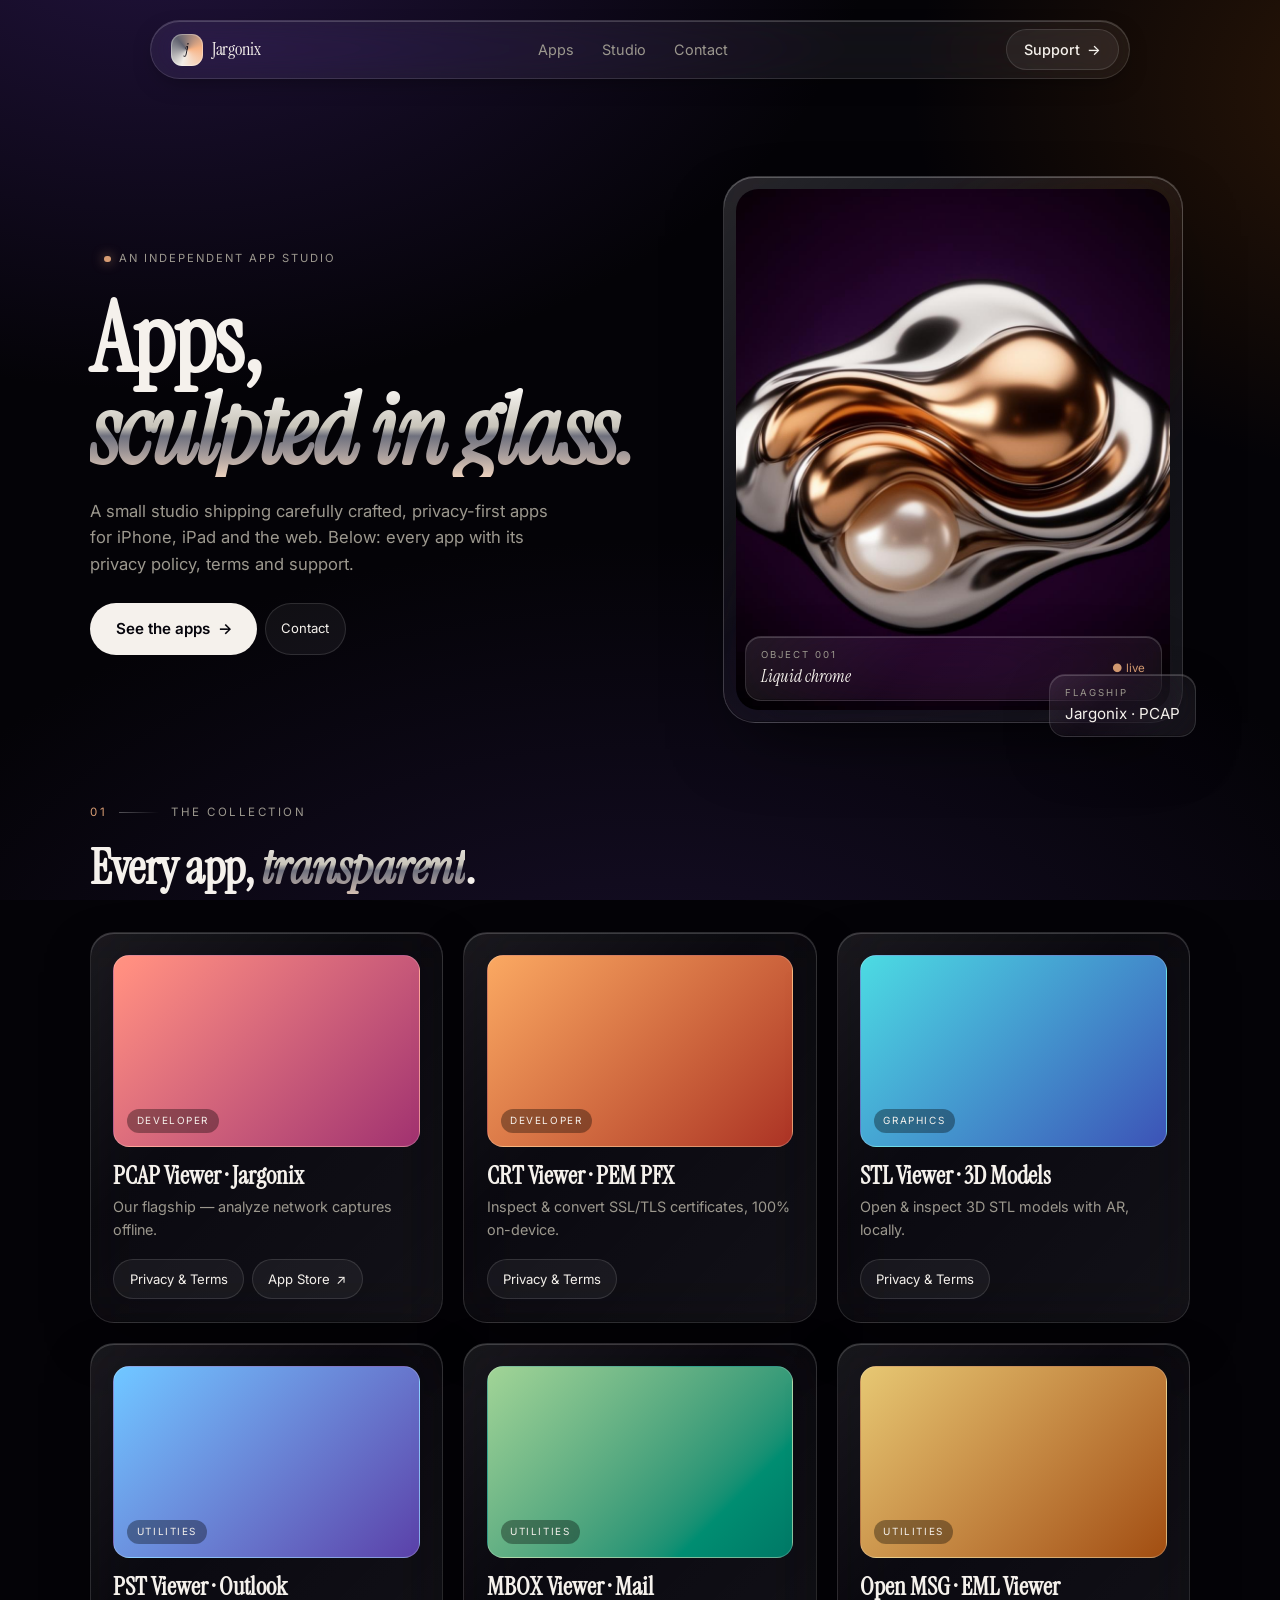
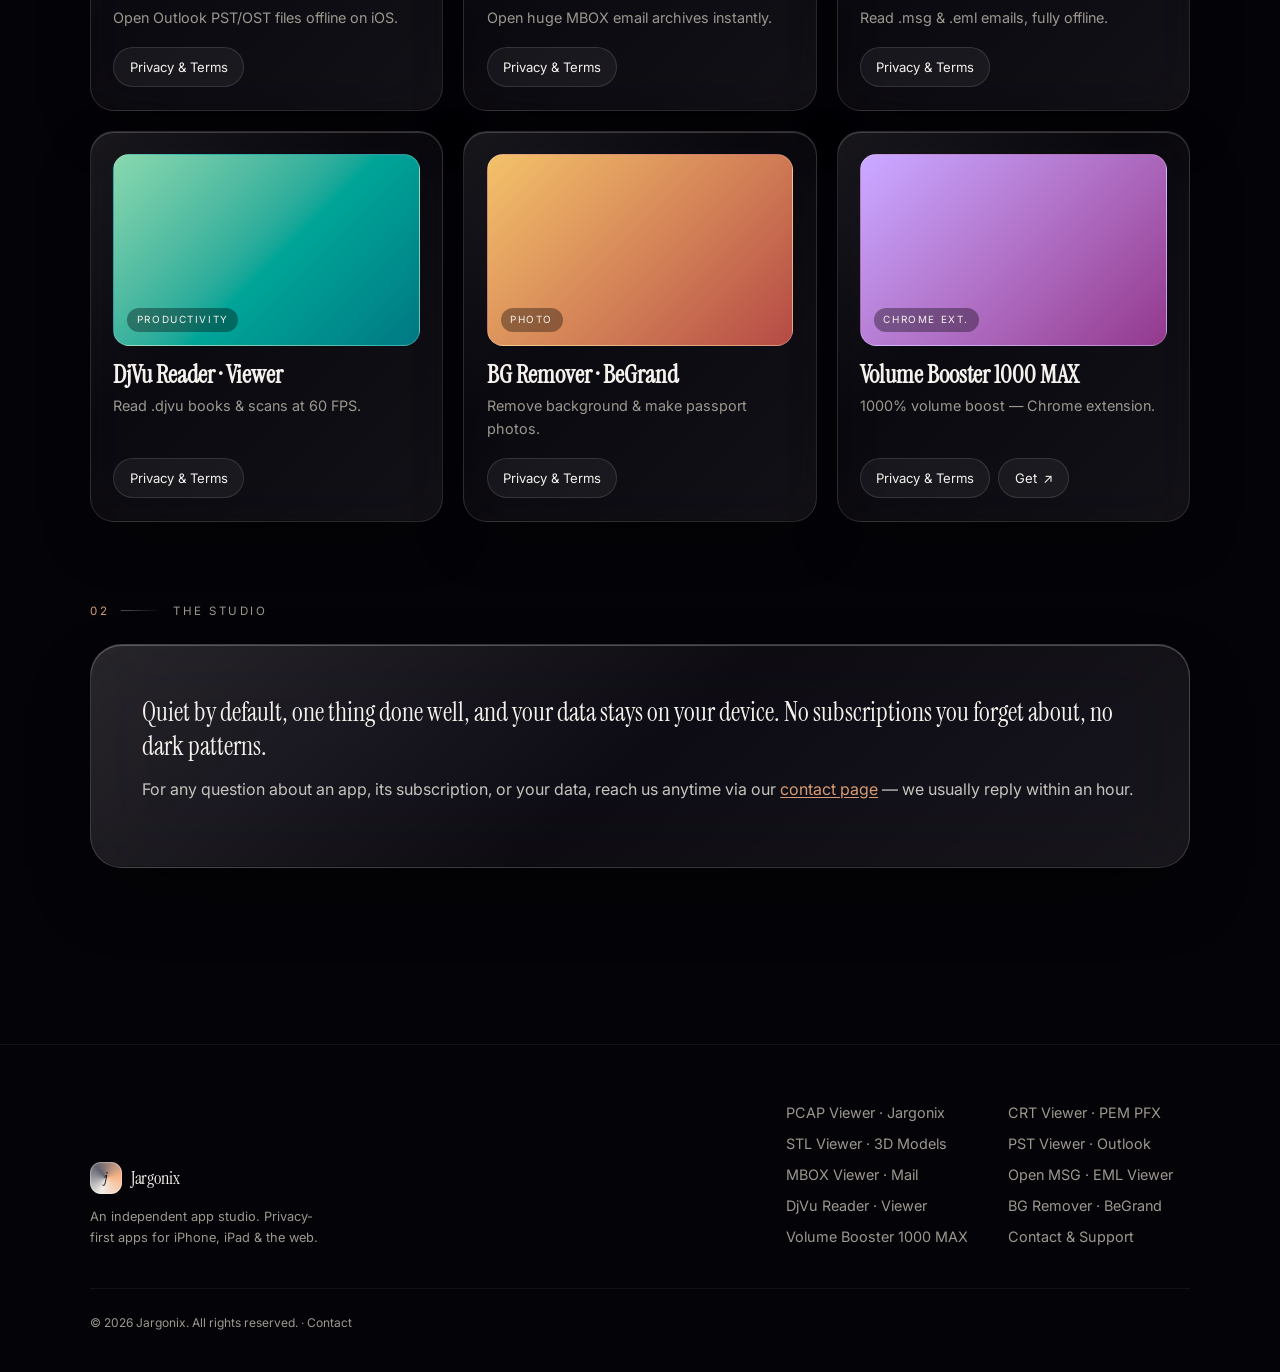
==== index.html @ fec2a7f4 "Rebrand to Jargonix, /contact route, PCAP first, hero+contact visuals, hide email" ====
<!doctype html>
<html lang="en">
<head>
<meta charset="utf-8">
<meta name="viewport" content="width=device-width, initial-scale=1">
<title>Jargonix — Apps, sculpted in glass</title>
<meta name="description" content="Privacy policy, terms and support for Jargonix apps on iPhone, iPad and Chrome.">

<link rel="preconnect" href="https://fonts.googleapis.com">
<link rel="preconnect" href="https://fonts.gstatic.com" crossorigin>
<link rel="stylesheet" href="https://fonts.googleapis.com/css2?family=Instrument+Serif:ital@0;1&family=Inter:wght@300;400;500;600;700&display=swap">
<link rel="stylesheet" href="/assets/style.css">
</head>
<body>
<div class="bg-ribbon" aria-hidden="true"></div><header class="nav"><div class="nav-inner glass-pill">
<a class="brand" href="/"><span class="brand-mark"><span>j</span></span><span class="brand-name">Jargonix</span></a>
<ul class="nav-links">
<li><a href="/#apps">Apps</a></li>
<li><a href="/#studio">Studio</a></li>
<li><a href="/contact/">Contact</a></li>
</ul>
<a class="nav-cta" href="/contact/">Support <span aria-hidden>→</span></a>
</div></header>
<main>
<section class="wrap home-hero">
<div class="hero-grid">
<div class="hero-left">
<div class="eyebrow"><span class="dot"></span> An independent app studio</div>
<h1><span class="l1">Apps,</span><span class="l2 text-chrome">sculpted in glass.</span></h1>
<p>A small studio shipping carefully crafted, privacy-first apps for iPhone, iPad and the web. Below: every app with its privacy policy, terms and support.</p>
<div class="app-actions" style="margin-top:1.6rem">
<a class="btn-solid" href="#apps">See the apps <span aria-hidden>→</span></a>
<a class="btn-line" href="/contact/">Contact</a>
</div>
</div>
<div class="hero-right">
<div class="hero-frame glass-strong">
<img src="/assets/img/hero-chrome.jpg" alt="Liquid chrome sculpture" width="1280" height="1536" loading="eager">
<div class="hero-frame-label glass">
<div><div class="mini">Object 001</div><div class="ser">Liquid chrome</div></div>
<div class="live">● live</div>
</div>
</div>
<div class="hero-float glass animate-float"><div class="mini">Flagship</div><div class="ser2">Jargonix · PCAP</div></div>
</div>
</div>
</section>
<section id="apps" class="wrap apps">
<div class="section-label"><span class="idx">01</span><span class="line"></span><span>The collection</span></div>
<h2>Every app, <span class="text-chrome italic">transparent</span>.</h2>
<div class="app-grid">
<article class="app-card glass">
<div class="app-thumb" style="background:linear-gradient(135deg, oklch(0.78 0.14 30), oklch(0.50 0.16 350))"><span class="cat">Developer</span></div>
<h3>PCAP Viewer · Jargonix</h3>
<p class="tag">Our flagship — analyze network captures offline.</p>
<div class="app-actions">
<a class="btn-line" href="/pcap-file-viewer-reader/">Privacy &amp; Terms</a>
<a class="btn-line" href="https://apps.apple.com/us/app/pcap-file-viewer-reader/id6760416270" target="_blank" rel="noopener">App Store <span aria-hidden>↗</span></a>
</div>
</article>
<article class="app-card glass">
<div class="app-thumb" style="background:linear-gradient(135deg, oklch(0.80 0.13 60), oklch(0.50 0.16 30))"><span class="cat">Developer</span></div>
<h3>CRT Viewer · PEM PFX</h3>
<p class="tag">Inspect & convert SSL/TLS certificates, 100% on-device.</p>
<div class="app-actions">
<a class="btn-line" href="/crt-viewer-pem-cer-reader/">Privacy &amp; Terms</a>

</div>
</article>
<article class="app-card glass">
<div class="app-thumb" style="background:linear-gradient(135deg, oklch(0.82 0.12 200), oklch(0.48 0.16 270))"><span class="cat">Graphics</span></div>
<h3>STL Viewer · 3D Models</h3>
<p class="tag">Open & inspect 3D STL models with AR, locally.</p>
<div class="app-actions">
<a class="btn-line" href="/stl-viewer-model-file-reader/">Privacy &amp; Terms</a>

</div>
</article>
<article class="app-card glass">
<div class="app-thumb" style="background:linear-gradient(135deg, oklch(0.80 0.12 240), oklch(0.46 0.16 290))"><span class="cat">Utilities</span></div>
<h3>PST Viewer · Outlook</h3>
<p class="tag">Open Outlook PST/OST files offline on iOS.</p>
<div class="app-actions">
<a class="btn-line" href="/pst-viewer-reader/">Privacy &amp; Terms</a>

</div>
</article>
<article class="app-card glass">
<div class="app-thumb" style="background:linear-gradient(135deg, oklch(0.82 0.10 140), oklch(0.50 0.12 180))"><span class="cat">Utilities</span></div>
<h3>MBOX Viewer · Mail</h3>
<p class="tag">Open huge MBOX email archives instantly.</p>
<div class="app-actions">
<a class="btn-line" href="/mbox-viewer-reader/">Privacy &amp; Terms</a>

</div>
</article>
<article class="app-card glass">
<div class="app-thumb" style="background:linear-gradient(135deg, oklch(0.84 0.11 90), oklch(0.52 0.13 50))"><span class="cat">Utilities</span></div>
<h3>Open MSG · EML Viewer</h3>
<p class="tag">Read .msg & .eml emails, fully offline.</p>
<div class="app-actions">
<a class="btn-line" href="/open-msg-eml-viewer-reader/">Privacy &amp; Terms</a>

</div>
</article>
<article class="app-card glass">
<div class="app-thumb" style="background:linear-gradient(135deg, oklch(0.82 0.10 160), oklch(0.50 0.14 200))"><span class="cat">Productivity</span></div>
<h3>DjVu Reader · Viewer</h3>
<p class="tag">Read .djvu books & scans at 60 FPS.</p>
<div class="app-actions">
<a class="btn-line" href="/djvu-reader-viewer/">Privacy &amp; Terms</a>

</div>
</article>
<article class="app-card glass">
<div class="app-thumb" style="background:linear-gradient(135deg, oklch(0.84 0.12 80), oklch(0.55 0.14 25))"><span class="cat">Photo</span></div>
<h3>BG Remover · BeGrand</h3>
<p class="tag">Remove background & make passport photos.</p>
<div class="app-actions">
<a class="btn-line" href="/photoprep-passport-white-bg/">Privacy &amp; Terms</a>

</div>
</article>
<article class="app-card glass">
<div class="app-thumb" style="background:linear-gradient(135deg, oklch(0.80 0.13 300), oklch(0.50 0.16 330))"><span class="cat">Chrome Ext.</span></div>
<h3>Volume Booster 1000 MAX</h3>
<p class="tag">1000% volume boost — Chrome extension.</p>
<div class="app-actions">
<a class="btn-line" href="/volume-booster-1000-max/">Privacy &amp; Terms</a>
<a class="btn-line" href="https://chromewebstore.google.com/detail/volume-booster-1000-max-s/lipkgkfmhklhaookoolchkjncheobjif" target="_blank" rel="noopener">Get <span aria-hidden>↗</span></a>
</div>
</article>
</div>
</section>
<section id="studio" class="wrap apps" style="padding-top:0">
<div class="section-label"><span class="idx">02</span><span class="line"></span><span>The studio</span></div>
<div class="content glass-strong" style="margin-top:1.5rem">
<p style="font-family:var(--font-serif);font-size:1.6rem;color:var(--pearl);line-height:1.3">Quiet by default, one thing done well, and your data stays on your device. No subscriptions you forget about, no dark patterns.</p>
<p>For any question about an app, its subscription, or your data, reach us anytime via our <a href="/contact/">contact page</a> — we usually reply within an hour.</p>
</div>
</section>
</main><footer class="footer"><div class="wrap">
<div class="footer-top">
<div>
<a class="brand" href="/"><span class="brand-mark"><span>j</span></span><span class="brand-name">Jargonix</span></a>
<p>An independent app studio. Privacy-first apps for iPhone, iPad & the web.</p>
</div>
<nav class="footer-links">
<a href="/pcap-file-viewer-reader/">PCAP Viewer · Jargonix</a>
<a href="/crt-viewer-pem-cer-reader/">CRT Viewer · PEM PFX</a>
<a href="/stl-viewer-model-file-reader/">STL Viewer · 3D Models</a>
<a href="/pst-viewer-reader/">PST Viewer · Outlook</a>
<a href="/mbox-viewer-reader/">MBOX Viewer · Mail</a>
<a href="/open-msg-eml-viewer-reader/">Open MSG · EML Viewer</a>
<a href="/djvu-reader-viewer/">DjVu Reader · Viewer</a>
<a href="/photoprep-passport-white-bg/">BG Remover · BeGrand</a>
<a href="/volume-booster-1000-max/">Volume Booster 1000 MAX</a>
<a href="/contact/">Contact &amp; Support</a>
</nav>
</div>
<div class="footer-copy">© 2026 Jargonix. All rights reserved. · <a href="/contact/">Contact</a></div>
</div></footer>
</body></html>
---- assets/style.css ----
/* ==========================================================================
   Apperium — Liquid Chrome design system (static port of the React/Tailwind theme)
   Obsidian base · pearl chrome · bronze warmth · deep violet undertone.
   ========================================================================== */

:root {
  --background: oklch(0.14 0.018 295);
  --foreground: oklch(0.96 0.005 90);
  --card: oklch(0.18 0.02 295);
  --muted-foreground: oklch(0.68 0.015 90);
  --bronze: oklch(0.74 0.09 55);
  --pearl: oklch(0.96 0.008 80);
  --chrome: oklch(0.9 0.012 90);
  --border: oklch(1 0 0 / 10%);
  --radius: 1.25rem;

  --font-serif: "Instrument Serif", ui-serif, Georgia, serif;
  --font-sans: "Inter", ui-sans-serif, system-ui, sans-serif;
}

* { box-sizing: border-box; border-color: var(--border); }

html, body {
  margin: 0;
  padding: 0;
  background:
    radial-gradient(1200px 800px at 12% -10%, oklch(0.32 0.12 295 / 0.55), transparent 60%),
    radial-gradient(900px 700px at 110% 10%, oklch(0.42 0.1 55 / 0.35), transparent 55%),
    radial-gradient(1400px 900px at 50% 120%, oklch(0.28 0.09 295 / 0.5), transparent 60%),
    oklch(0.1 0.018 295);
  background-attachment: fixed;
  color: var(--foreground);
  font-family: var(--font-sans);
  -webkit-font-smoothing: antialiased;
  font-size: 16px;
  line-height: 1.6;
  scroll-behavior: smooth;
}

::selection { background: oklch(0.74 0.09 55 / 0.4); color: oklch(0.98 0 0); }

a { color: inherit; text-decoration: none; }

/* ---------- Glass utilities ---------- */
.glass {
  background: linear-gradient(135deg, oklch(1 0 0 / 0.09), oklch(1 0 0 / 0.03) 40%, oklch(1 0 0 / 0.06));
  backdrop-filter: blur(28px) saturate(180%);
  -webkit-backdrop-filter: blur(28px) saturate(180%);
  border: 1px solid oklch(1 0 0 / 0.12);
  box-shadow: inset 0 1px 0 oklch(1 0 0 / 0.18), inset 0 -1px 0 oklch(0 0 0 / 0.25), 0 20px 60px -20px oklch(0 0 0 / 0.6);
}
.glass-strong {
  background: linear-gradient(140deg, oklch(1 0 0 / 0.14), oklch(1 0 0 / 0.04) 50%, oklch(1 0 0 / 0.08));
  backdrop-filter: blur(40px) saturate(200%);
  -webkit-backdrop-filter: blur(40px) saturate(200%);
  border: 1px solid oklch(1 0 0 / 0.16);
  box-shadow: inset 0 1px 0 oklch(1 0 0 / 0.25), inset 0 -1px 0 oklch(0 0 0 / 0.3), 0 30px 80px -30px oklch(0 0 0 / 0.7);
}
.glass-pill {
  background: oklch(1 0 0 / 0.06);
  backdrop-filter: blur(20px) saturate(160%);
  -webkit-backdrop-filter: blur(20px) saturate(160%);
  border: 1px solid oklch(1 0 0 / 0.12);
  box-shadow: inset 0 1px 0 oklch(1 0 0 / 0.18), 0 8px 24px -10px oklch(0 0 0 / 0.5);
}

.text-chrome {
  background: linear-gradient(180deg, oklch(0.98 0.005 80) 0%, oklch(0.82 0.015 90) 45%, oklch(0.55 0.02 280) 55%, oklch(0.88 0.04 60) 100%);
  -webkit-background-clip: text; background-clip: text; color: transparent;
}
.text-bronze {
  background: linear-gradient(180deg, oklch(0.85 0.1 60), oklch(0.62 0.11 45));
  -webkit-background-clip: text; background-clip: text; color: transparent;
}
.serif { font-family: var(--font-serif); }
.italic { font-style: italic; }

/* ---------- Layout ---------- */
.wrap { width: min(92%, 1100px); margin: 0 auto; }
.narrow { width: min(92%, 820px); margin: 0 auto; }

/* ---------- Nav ---------- */
.nav {
  position: fixed; left: 50%; top: 1.25rem; transform: translateX(-50%);
  z-index: 50; width: min(92%, 980px);
}
.nav-inner {
  display: flex; align-items: center; justify-content: space-between;
  border-radius: 999px; padding: 0.5rem 0.6rem 0.5rem 1.25rem;
}
.brand { display: flex; align-items: center; gap: 0.55rem; }
.brand-mark {
  width: 2rem; height: 2rem; border-radius: 0.7rem; display: inline-flex;
  align-items: center; justify-content: center; position: relative; overflow: hidden;
  background: conic-gradient(from 200deg at 50% 50%, oklch(0.95 0.01 80), oklch(0.5 0.02 280), oklch(0.82 0.1 55), oklch(0.95 0.01 80));
  box-shadow: inset 0 0 0 1px oklch(1 0 0 / 0.3);
}
.brand-mark span { font-family: var(--font-serif); font-style: italic; font-size: 0.85rem; color: oklch(0.15 0.02 295); }
.brand-name { font-family: var(--font-serif); font-size: 1.15rem; letter-spacing: -0.01em; color: var(--pearl); }
.nav-links { display: none; gap: 1.75rem; list-style: none; margin: 0; padding: 0; font-size: 0.9rem; color: var(--muted-foreground); }
.nav-links a:hover { color: var(--pearl); }
.nav-cta {
  display: inline-flex; align-items: center; gap: 0.4rem; border-radius: 999px;
  padding: 0.5rem 1.1rem; font-size: 0.9rem; font-weight: 500; color: var(--pearl);
  background: oklch(1 0 0 / 0.06); border: 1px solid oklch(1 0 0 / 0.12);
}
.nav-cta:hover { background: oklch(1 0 0 / 0.12); }
@media (min-width: 768px) { .nav-links { display: flex; } }

/* ---------- Page hero (legal/app pages) ---------- */
.page-hero { padding: 9.5rem 0 2rem; }
.eyebrow {
  display: inline-flex; align-items: center; gap: 0.5rem; border-radius: 999px;
  padding: 0.35rem 0.9rem; font-size: 0.7rem; text-transform: uppercase; letter-spacing: 0.18em;
  color: var(--muted-foreground);
}
.eyebrow .dot { width: 0.4rem; height: 0.4rem; border-radius: 999px; background: var(--bronze); box-shadow: 0 0 12px oklch(0.74 0.09 55 / 0.8); }
.page-title { font-family: var(--font-serif); font-size: clamp(2.4rem, 6vw, 4.2rem); line-height: 1.0; letter-spacing: -0.02em; color: var(--pearl); margin: 1.2rem 0 0; }
.page-sub { max-width: 60ch; color: var(--muted-foreground); margin: 1rem 0 0; font-size: 1.02rem; }

/* ---------- Content card (legal text) ---------- */
.content { border-radius: 2rem; padding: clamp(1.5rem, 4vw, 3.25rem); margin: 1.5rem 0 4rem; }
.content > *:first-child { margin-top: 0; }
.content h1 { font-family: var(--font-serif); font-size: 2rem; color: var(--pearl); letter-spacing: -0.01em; margin: 2.6rem 0 1rem; line-height: 1.15; }
.content h2 { font-family: var(--font-serif); font-size: 1.6rem; color: var(--pearl); margin: 2.4rem 0 0.9rem; padding-top: 1.6rem; border-top: 1px solid oklch(1 0 0 / 0.08); line-height: 1.2; }
.content h2:first-of-type { border-top: none; padding-top: 0; }
.content h3 { font-family: var(--font-serif); font-size: 1.28rem; color: var(--chrome); margin: 1.8rem 0 0.6rem; }
.content h4 { font-size: 0.95rem; font-weight: 600; color: var(--bronze); text-transform: uppercase; letter-spacing: 0.06em; margin: 1.4rem 0 0.5rem; }
.content h1 a, .content h2 a, .content h3 a { color: inherit; }
.content p { color: oklch(0.82 0.01 90); margin: 0.85rem 0; }
.content a { color: var(--bronze); text-decoration: underline; text-underline-offset: 2px; }
.content a:hover { color: var(--pearl); }
.content ul, .content ol { color: oklch(0.82 0.01 90); padding-left: 1.3rem; margin: 0.85rem 0; }
.content li { margin: 0.4rem 0; }
.content li::marker { color: var(--bronze); }
.content strong, .content b { color: var(--pearl); font-weight: 600; }
.content hr { border: none; height: 1px; background: linear-gradient(90deg, transparent, oklch(1 0 0 / 0.18), transparent); margin: 2.5rem 0; }
.content blockquote { border-left: 3px solid var(--bronze); margin: 1.4rem 0; padding: 0.4rem 0 0.4rem 1.2rem; color: oklch(0.78 0.01 90); }
.content blockquote h2 { border-top: none; padding-top: 0; }
.content img { max-width: 100%; height: auto; border-radius: 1rem; border: 1px solid oklch(1 0 0 / 0.12); margin: 1.4rem 0; box-shadow: 0 18px 40px -18px oklch(0 0 0 / 0.6); }
.content code { background: oklch(1 0 0 / 0.08); border-radius: 0.4rem; padding: 0.1rem 0.4rem; font-size: 0.9em; }

/* ---------- Homepage ---------- */
.home-hero { padding: 11rem 0 3rem; text-align: left; }
.home-hero h1 { font-family: var(--font-serif); font-size: clamp(3rem, 8vw, 6rem); line-height: 0.95; letter-spacing: -0.02em; margin: 1.4rem 0 0; }
.home-hero h1 .l1 { display: block; color: var(--pearl); }
.home-hero h1 .l2 { display: block; font-style: italic; }
.home-hero p { max-width: 52ch; color: var(--muted-foreground); margin: 1.4rem 0 0; font-size: 1.05rem; }

.section-label { display: flex; align-items: center; gap: 0.75rem; font-size: 0.72rem; text-transform: uppercase; letter-spacing: 0.22em; color: var(--muted-foreground); }
.section-label .idx { color: var(--bronze); }
.section-label .line { height: 1px; width: 2.5rem; background: linear-gradient(90deg, oklch(1 0 0 / 0.3), transparent); }

.apps { padding: 2rem 0 5rem; }
.apps h2 { font-family: var(--font-serif); font-size: clamp(2rem,4vw,3rem); color: var(--pearl); letter-spacing: -0.01em; margin: 1.4rem 0 0; max-width: 18ch; line-height: 1.0; }
.app-grid { display: grid; grid-template-columns: 1fr; gap: 1.25rem; margin-top: 2.5rem; }
@media (min-width: 640px) { .app-grid { grid-template-columns: 1fr 1fr; } }
@media (min-width: 1000px) { .app-grid { grid-template-columns: 1fr 1fr 1fr; } }

.app-card { border-radius: 1.5rem; padding: 1.4rem; display: flex; flex-direction: column; transition: transform 0.4s ease; }
.app-card:hover { transform: translateY(-4px); }
.app-thumb { aspect-ratio: 16/10; border-radius: 1rem; position: relative; overflow: hidden; border: 1px solid oklch(1 0 0 / 0.2); display: flex; align-items: flex-end; padding: 0.8rem; }
.app-thumb .cat { font-size: 0.62rem; text-transform: uppercase; letter-spacing: 0.16em; color: var(--pearl); background: oklch(0 0 0 / 0.35); padding: 0.25rem 0.6rem; border-radius: 999px; backdrop-filter: blur(8px); }
.app-card h3 { font-family: var(--font-serif); font-size: 1.55rem; color: var(--pearl); margin: 1rem 0 0; line-height: 1.05; }
.app-card .tag { color: var(--muted-foreground); font-size: 0.9rem; margin: 0.4rem 0 0; flex: 1; }
.app-actions { display: flex; flex-wrap: wrap; gap: 0.5rem; margin-top: 1.1rem; }
.btn-line { display: inline-flex; align-items: center; gap: 0.4rem; border-radius: 999px; border: 1px solid oklch(1 0 0 / 0.12); background: oklch(1 0 0 / 0.05); padding: 0.55rem 0.95rem; font-size: 0.82rem; color: var(--pearl); }
.btn-line:hover { background: oklch(1 0 0 / 0.1); border-color: oklch(1 0 0 / 0.25); }

/* ---------- Contact ---------- */
.field { display: flex; flex-direction: column; gap: 0.45rem; margin-bottom: 1.1rem; }
.field label { font-size: 0.9rem; font-weight: 600; color: var(--pearl); }
.field input, .field textarea {
  background: oklch(0 0 0 / 0.25); border: 1px solid oklch(1 0 0 / 0.12); border-radius: 0.8rem;
  padding: 0.8rem 1rem; color: #fff; font: inherit; font-size: 0.98rem;
}
.field input:focus, .field textarea:focus { outline: none; border-color: var(--bronze); box-shadow: 0 0 0 3px oklch(0.74 0.09 55 / 0.18); }
.btn-solid { display: inline-flex; align-items: center; justify-content: center; gap: 0.5rem; border: none; cursor: pointer; border-radius: 999px; background: var(--pearl); color: oklch(0.12 0.02 295); padding: 0.85rem 1.6rem; font: inherit; font-weight: 600; font-size: 0.95rem; transition: transform 0.2s ease; }
.btn-solid:hover { transform: translateY(-2px); }
.btn-solid:disabled { opacity: 0.6; cursor: not-allowed; transform: none; }
.form-status { margin-top: 1rem; padding: 0.85rem 1rem; border-radius: 0.8rem; font-size: 0.9rem; display: none; }
.form-status.ok { display: block; background: oklch(0.74 0.12 150 / 0.15); color: oklch(0.85 0.12 150); border: 1px solid oklch(0.74 0.12 150 / 0.3); }
.form-status.err { display: block; background: oklch(0.62 0.22 25 / 0.15); color: oklch(0.78 0.18 25); border: 1px solid oklch(0.62 0.22 25 / 0.3); }
.support-row { display: flex; flex-wrap: wrap; gap: 0.75rem; margin: 1.5rem 0 0; }

/* ---------- Background ribbon (faint liquid-chrome) ---------- */
.bg-ribbon {
  position: fixed; inset: 0; z-index: -1; pointer-events: none; opacity: 0.35;
  background-image: url("/assets/img/chrome-ribbon.jpg"); background-size: cover; background-position: center;
  -webkit-mask-image: radial-gradient(ellipse 85% 60% at 50% 28%, #000 28%, transparent 74%);
  mask-image: radial-gradient(ellipse 85% 60% at 50% 28%, #000 28%, transparent 74%);
}

/* ---------- Hero with side visual ---------- */
.hero-grid { display: grid; grid-template-columns: 1fr; gap: 2.5rem; align-items: center; }
@media (min-width: 980px) { .hero-grid { grid-template-columns: 1.1fr 0.9fr; gap: 3rem; } }
.hero-left h1 { font-family: var(--font-serif); font-size: clamp(3rem, 8vw, 6rem); line-height: 0.95; letter-spacing: -0.02em; margin: 1.3rem 0 0; }
.hero-left h1 .l1 { display: block; color: var(--pearl); }
.hero-left h1 .l2 { display: block; font-style: italic; }
.hero-left p { max-width: 48ch; color: var(--muted-foreground); margin: 1.3rem 0 0; font-size: 1.04rem; }

.hero-right { position: relative; }
.hero-frame { border-radius: 2rem; padding: 0.75rem; position: relative; max-width: 460px; margin: 0 auto; }
.hero-frame > img { display: block; width: 100%; height: auto; aspect-ratio: 5/6; object-fit: cover; border-radius: 1.4rem; }
.hero-frame-label { position: absolute; left: 1.3rem; right: 1.3rem; bottom: 1.3rem; display: flex; align-items: center; justify-content: space-between; border-radius: 1rem; padding: 0.65rem 0.95rem; }
.hero-frame-label .mini { font-size: 0.6rem; text-transform: uppercase; letter-spacing: 0.2em; color: var(--muted-foreground); }
.hero-frame-label .ser { font-family: var(--font-serif); font-style: italic; color: var(--pearl); font-size: 1.05rem; }
.hero-frame-label .live { color: var(--bronze); font-size: 0.72rem; }
.hero-float { position: absolute; right: -0.4rem; bottom: -0.9rem; border-radius: 1rem; padding: 0.6rem 0.95rem; }
.hero-float .mini { font-size: 0.6rem; text-transform: uppercase; letter-spacing: 0.2em; color: var(--muted-foreground); }
.hero-float .ser2 { margin-top: 0.15rem; font-size: 0.95rem; color: var(--pearl); }
@media (max-width: 980px) { .hero-float { display: none; } }

@keyframes float-slow { 0%,100% { transform: translate3d(0,0,0) rotate(0deg); } 50% { transform: translate3d(0,-16px,0) rotate(2deg); } }
.animate-float { animation: float-slow 12s ease-in-out infinite; }

/* ---------- Contact two-column ---------- */
.contact-grid { display: grid; grid-template-columns: 1fr; gap: 2rem; align-items: start; margin-bottom: 4rem; }
@media (min-width: 980px) { .contact-grid { grid-template-columns: 1.25fr 0.75fr; } }
.contact-form-card { max-width: none; margin: 0; }
.contact-alt { color: var(--muted-foreground); font-size: 0.9rem; margin: 1.4rem 0 0; }
.contact-alt a { color: var(--bronze); text-decoration: underline; text-underline-offset: 2px; }
.contact-visual .hero-frame > img { aspect-ratio: 4/5; }

/* ---------- Footer ---------- */
.footer { border-top: 1px solid oklch(1 0 0 / 0.06); padding: 3.5rem 0 2.5rem; margin-top: 2rem; }
.footer-top { display: flex; flex-direction: column; gap: 2rem; justify-content: space-between; }
@media (min-width: 640px) { .footer-top { flex-direction: row; align-items: flex-end; } }
.footer p { color: var(--muted-foreground); font-size: 0.8rem; max-width: 30ch; margin: 0.8rem 0 0; }
.footer-links { display: grid; grid-template-columns: 1fr 1fr; gap: 0.5rem 2.5rem; font-size: 0.9rem; color: var(--muted-foreground); }
.footer-links a:hover { color: var(--pearl); }
.footer-copy { color: var(--muted-foreground); font-size: 0.75rem; border-top: 1px solid oklch(1 0 0 / 0.06); margin-top: 2.5rem; padding-top: 1.5rem; }
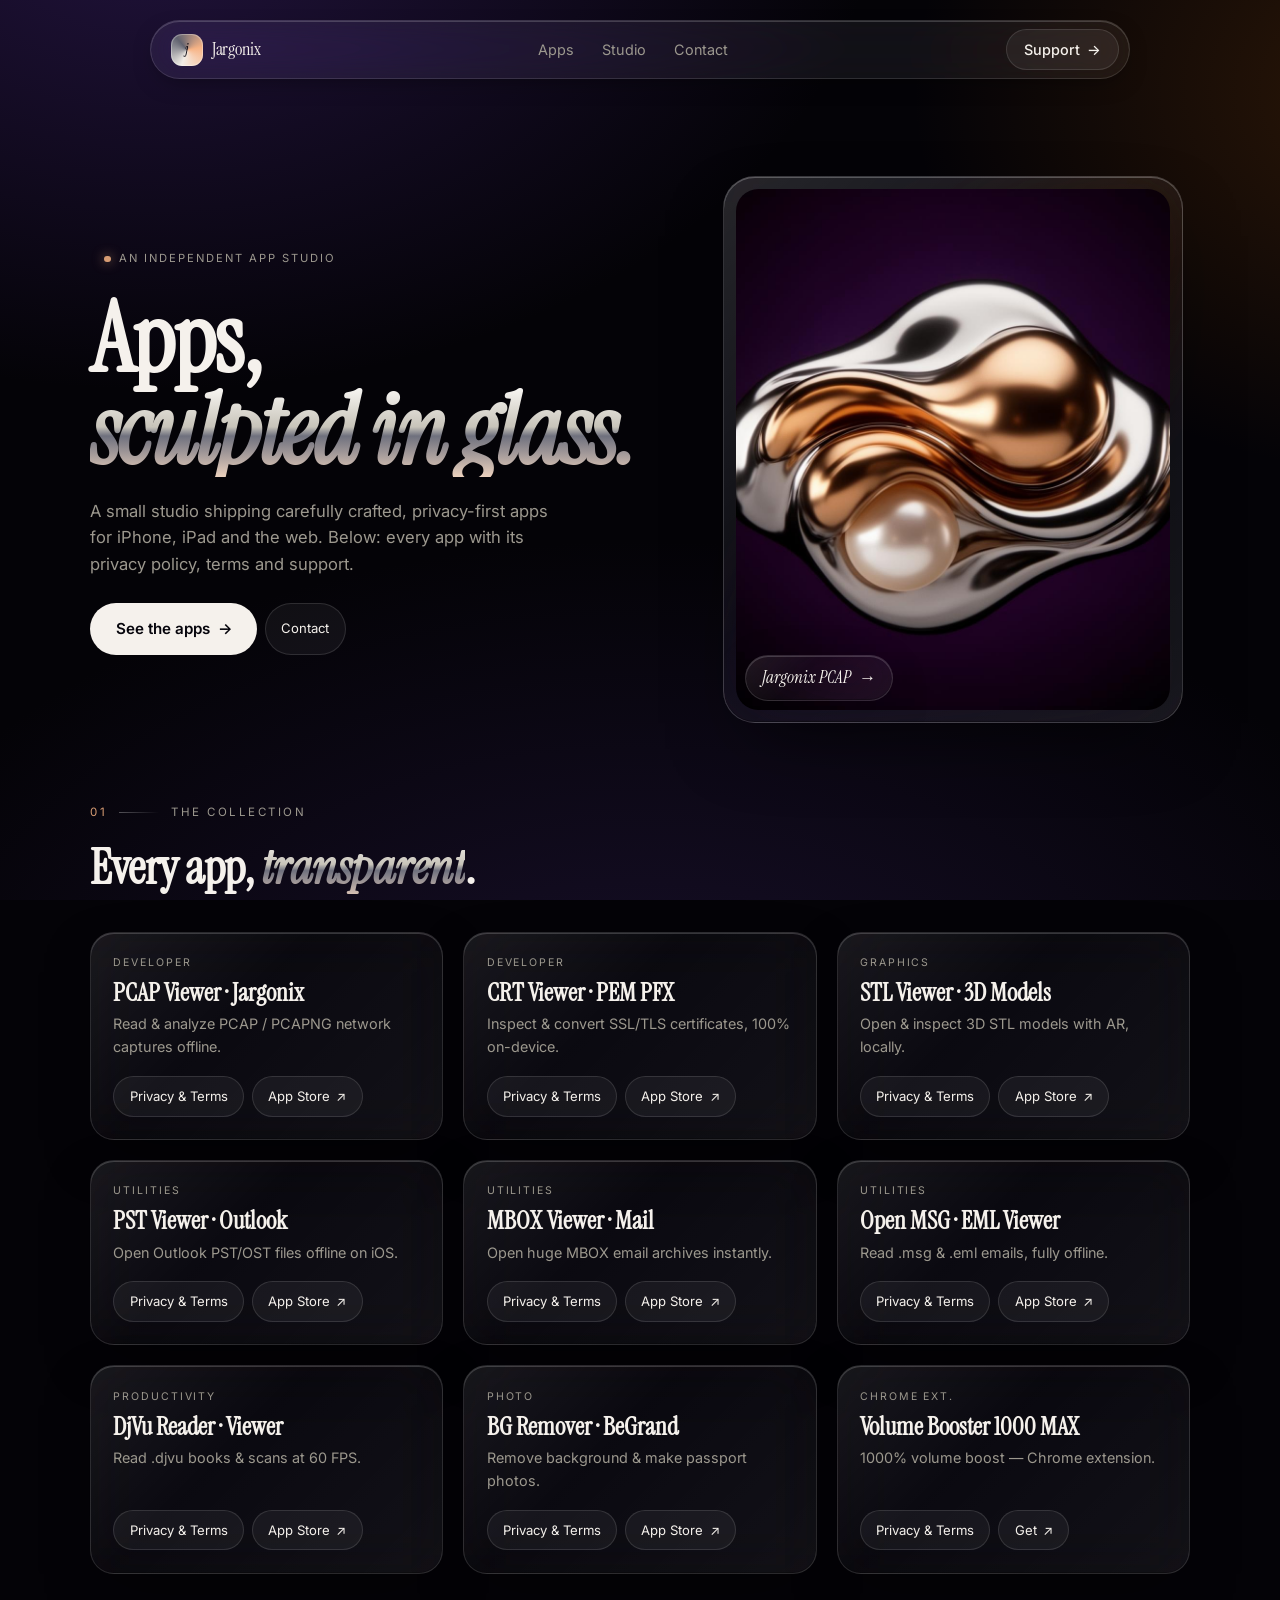
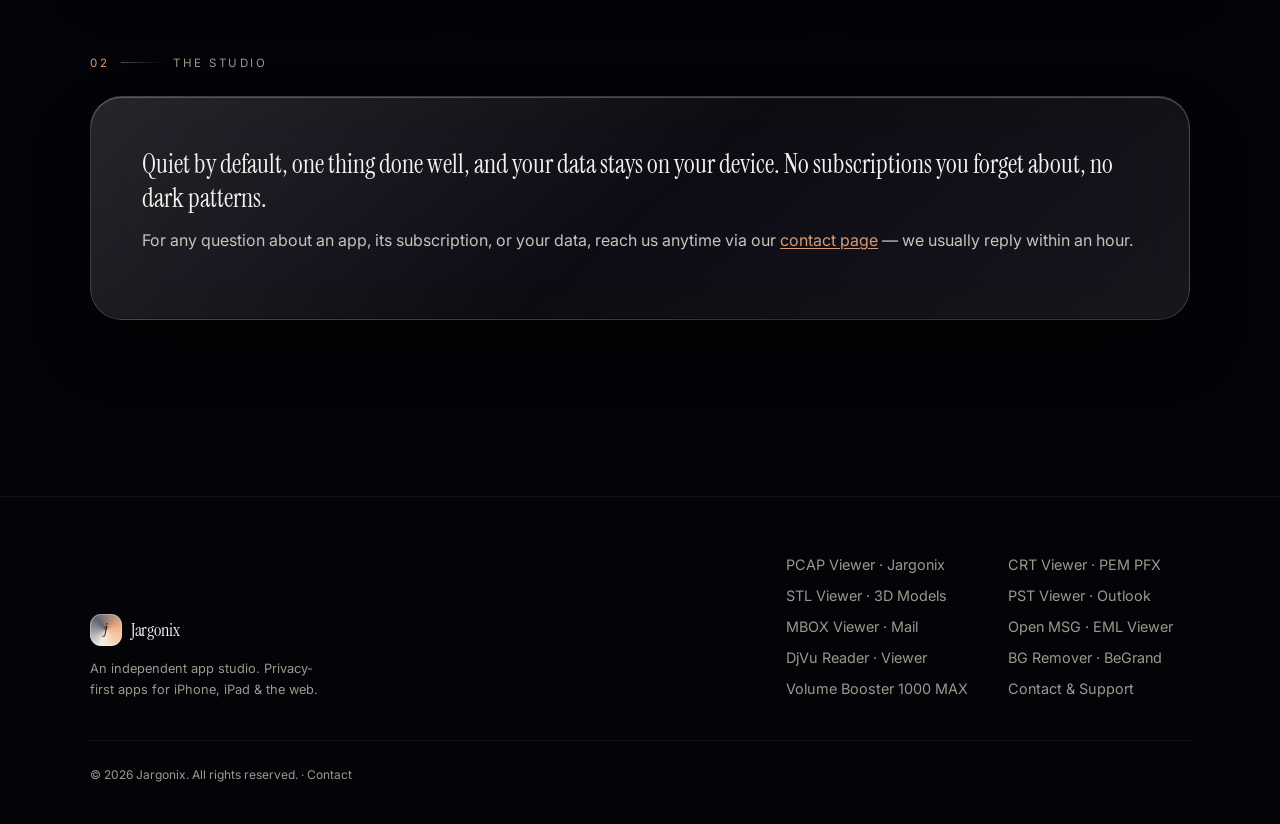
==== commit 475f915d: "App Store links for all apps, clickable card titles (no thumbs), Jargonix PCAP hero tag, Telegram vi" ====
--- a/index.html
+++ b/index.html
@@ -36,12 +36,8 @@
 <div class="hero-right">
 <div class="hero-frame glass-strong">
 <img src="/assets/img/hero-chrome.jpg" alt="Liquid chrome sculpture" width="1280" height="1536" loading="eager">
-<div class="hero-frame-label glass">
-<div><div class="mini">Object 001</div><div class="ser">Liquid chrome</div></div>
-<div class="live">● live</div>
+<a class="hero-frame-tag glass" href="/pcap-file-viewer-reader/">Jargonix PCAP <span aria-hidden>→</span></a>
 </div>
-</div>
-<div class="hero-float glass animate-float"><div class="mini">Flagship</div><div class="ser2">Jargonix · PCAP</div></div>
 </div>
 </div>
 </section>
@@ -50,80 +46,80 @@
 <h2>Every app, <span class="text-chrome italic">transparent</span>.</h2>
 <div class="app-grid">
 <article class="app-card glass">
-<div class="app-thumb" style="background:linear-gradient(135deg, oklch(0.78 0.14 30), oklch(0.50 0.16 350))"><span class="cat">Developer</span></div>
-<h3>PCAP Viewer · Jargonix</h3>
-<p class="tag">Our flagship — analyze network captures offline.</p>
+<div class="app-cat">Developer</div>
+<h3><a href="/pcap-file-viewer-reader/">PCAP Viewer · Jargonix</a></h3>
+<p class="tag">Read & analyze PCAP / PCAPNG network captures offline.</p>
 <div class="app-actions">
 <a class="btn-line" href="/pcap-file-viewer-reader/">Privacy &amp; Terms</a>
-<a class="btn-line" href="https://apps.apple.com/us/app/pcap-file-viewer-reader/id6760416270" target="_blank" rel="noopener">App Store <span aria-hidden>↗</span></a>
+<a class="btn-line" href="https://apps.apple.com/us/app/pcap-file-viewer-analyzer/id6760416270" target="_blank" rel="noopener">App Store <span aria-hidden>↗</span></a>
 </div>
 </article>
 <article class="app-card glass">
-<div class="app-thumb" style="background:linear-gradient(135deg, oklch(0.80 0.13 60), oklch(0.50 0.16 30))"><span class="cat">Developer</span></div>
-<h3>CRT Viewer · PEM PFX</h3>
+<div class="app-cat">Developer</div>
+<h3><a href="/crt-viewer-pem-cer-reader/">CRT Viewer · PEM PFX</a></h3>
 <p class="tag">Inspect & convert SSL/TLS certificates, 100% on-device.</p>
 <div class="app-actions">
 <a class="btn-line" href="/crt-viewer-pem-cer-reader/">Privacy &amp; Terms</a>
-
+<a class="btn-line" href="https://apps.apple.com/us/app/crt-viewer-convert-pem-pfx/id6761231612" target="_blank" rel="noopener">App Store <span aria-hidden>↗</span></a>
 </div>
 </article>
 <article class="app-card glass">
-<div class="app-thumb" style="background:linear-gradient(135deg, oklch(0.82 0.12 200), oklch(0.48 0.16 270))"><span class="cat">Graphics</span></div>
-<h3>STL Viewer · 3D Models</h3>
+<div class="app-cat">Graphics</div>
+<h3><a href="/stl-viewer-model-file-reader/">STL Viewer · 3D Models</a></h3>
 <p class="tag">Open & inspect 3D STL models with AR, locally.</p>
 <div class="app-actions">
 <a class="btn-line" href="/stl-viewer-model-file-reader/">Privacy &amp; Terms</a>
-
+<a class="btn-line" href="https://apps.apple.com/us/app/stl-viewer-model-file-reader/id6760254634" target="_blank" rel="noopener">App Store <span aria-hidden>↗</span></a>
 </div>
 </article>
 <article class="app-card glass">
-<div class="app-thumb" style="background:linear-gradient(135deg, oklch(0.80 0.12 240), oklch(0.46 0.16 290))"><span class="cat">Utilities</span></div>
-<h3>PST Viewer · Outlook</h3>
+<div class="app-cat">Utilities</div>
+<h3><a href="/pst-viewer-reader/">PST Viewer · Outlook</a></h3>
 <p class="tag">Open Outlook PST/OST files offline on iOS.</p>
 <div class="app-actions">
 <a class="btn-line" href="/pst-viewer-reader/">Privacy &amp; Terms</a>
-
+<a class="btn-line" href="https://apps.apple.com/us/app/pst-viewer-open-outlook-file/id6760798638" target="_blank" rel="noopener">App Store <span aria-hidden>↗</span></a>
 </div>
 </article>
 <article class="app-card glass">
-<div class="app-thumb" style="background:linear-gradient(135deg, oklch(0.82 0.10 140), oklch(0.50 0.12 180))"><span class="cat">Utilities</span></div>
-<h3>MBOX Viewer · Mail</h3>
+<div class="app-cat">Utilities</div>
+<h3><a href="/mbox-viewer-reader/">MBOX Viewer · Mail</a></h3>
 <p class="tag">Open huge MBOX email archives instantly.</p>
 <div class="app-actions">
 <a class="btn-line" href="/mbox-viewer-reader/">Privacy &amp; Terms</a>
-
+<a class="btn-line" href="https://apps.apple.com/us/app/mbox-viewer-mail-file-reader/id6760363352" target="_blank" rel="noopener">App Store <span aria-hidden>↗</span></a>
 </div>
 </article>
 <article class="app-card glass">
-<div class="app-thumb" style="background:linear-gradient(135deg, oklch(0.84 0.11 90), oklch(0.52 0.13 50))"><span class="cat">Utilities</span></div>
-<h3>Open MSG · EML Viewer</h3>
+<div class="app-cat">Utilities</div>
+<h3><a href="/open-msg-eml-viewer-reader/">Open MSG · EML Viewer</a></h3>
 <p class="tag">Read .msg & .eml emails, fully offline.</p>
 <div class="app-actions">
 <a class="btn-line" href="/open-msg-eml-viewer-reader/">Privacy &amp; Terms</a>
-
+<a class="btn-line" href="https://apps.apple.com/us/app/open-msg-to-pdf-email-viewer/id6760991112" target="_blank" rel="noopener">App Store <span aria-hidden>↗</span></a>
 </div>
 </article>
 <article class="app-card glass">
-<div class="app-thumb" style="background:linear-gradient(135deg, oklch(0.82 0.10 160), oklch(0.50 0.14 200))"><span class="cat">Productivity</span></div>
-<h3>DjVu Reader · Viewer</h3>
+<div class="app-cat">Productivity</div>
+<h3><a href="/djvu-reader-viewer/">DjVu Reader · Viewer</a></h3>
 <p class="tag">Read .djvu books & scans at 60 FPS.</p>
 <div class="app-actions">
 <a class="btn-line" href="/djvu-reader-viewer/">Privacy &amp; Terms</a>
-
+<a class="btn-line" href="https://apps.apple.com/us/app/djvu-to-pdf-djvu-reader/id6760317188" target="_blank" rel="noopener">App Store <span aria-hidden>↗</span></a>
 </div>
 </article>
 <article class="app-card glass">
-<div class="app-thumb" style="background:linear-gradient(135deg, oklch(0.84 0.12 80), oklch(0.55 0.14 25))"><span class="cat">Photo</span></div>
-<h3>BG Remover · BeGrand</h3>
+<div class="app-cat">Photo</div>
+<h3><a href="/photoprep-passport-white-bg/">BG Remover · BeGrand</a></h3>
 <p class="tag">Remove background & make passport photos.</p>
 <div class="app-actions">
 <a class="btn-line" href="/photoprep-passport-white-bg/">Privacy &amp; Terms</a>
-
+<a class="btn-line" href="https://apps.apple.com/us/app/bg-remover-picture-begrand/id6758409782" target="_blank" rel="noopener">App Store <span aria-hidden>↗</span></a>
 </div>
 </article>
 <article class="app-card glass">
-<div class="app-thumb" style="background:linear-gradient(135deg, oklch(0.80 0.13 300), oklch(0.50 0.16 330))"><span class="cat">Chrome Ext.</span></div>
-<h3>Volume Booster 1000 MAX</h3>
+<div class="app-cat">Chrome Ext.</div>
+<h3><a href="/volume-booster-1000-max/">Volume Booster 1000 MAX</a></h3>
 <p class="tag">1000% volume boost — Chrome extension.</p>
 <div class="app-actions">
 <a class="btn-line" href="/volume-booster-1000-max/">Privacy &amp; Terms</a>
--- a/assets/style.css
+++ b/assets/style.css
@@ -222,6 +222,16 @@
 .contact-alt a { color: var(--bronze); text-decoration: underline; text-underline-offset: 2px; }
 .contact-visual .hero-frame > img { aspect-ratio: 4/5; }
 
+/* ---------- Hero frame tag (clickable label) ---------- */
+.hero-frame-tag { position: absolute; left: 1.3rem; bottom: 1.3rem; display: inline-flex; align-items: center; gap: 0.45rem; border-radius: 999px; padding: 0.5rem 1rem; color: var(--pearl); font-family: var(--font-serif); font-style: italic; font-size: 1.08rem; transition: color 0.2s; }
+.hero-frame-tag:hover { color: var(--bronze); }
+
+/* ---------- App cards (no thumbnail, clickable title) ---------- */
+.app-card .app-cat { font-size: 0.66rem; text-transform: uppercase; letter-spacing: 0.18em; color: var(--muted-foreground); }
+.app-card h3 { margin-top: 0.5rem; }
+.app-card h3 a { color: var(--pearl); transition: color 0.2s; }
+.app-card h3 a:hover { color: var(--bronze); }
+
 /* ---------- Footer ---------- */
 .footer { border-top: 1px solid oklch(1 0 0 / 0.06); padding: 3.5rem 0 2.5rem; margin-top: 2rem; }
 .footer-top { display: flex; flex-direction: column; gap: 2rem; justify-content: space-between; }
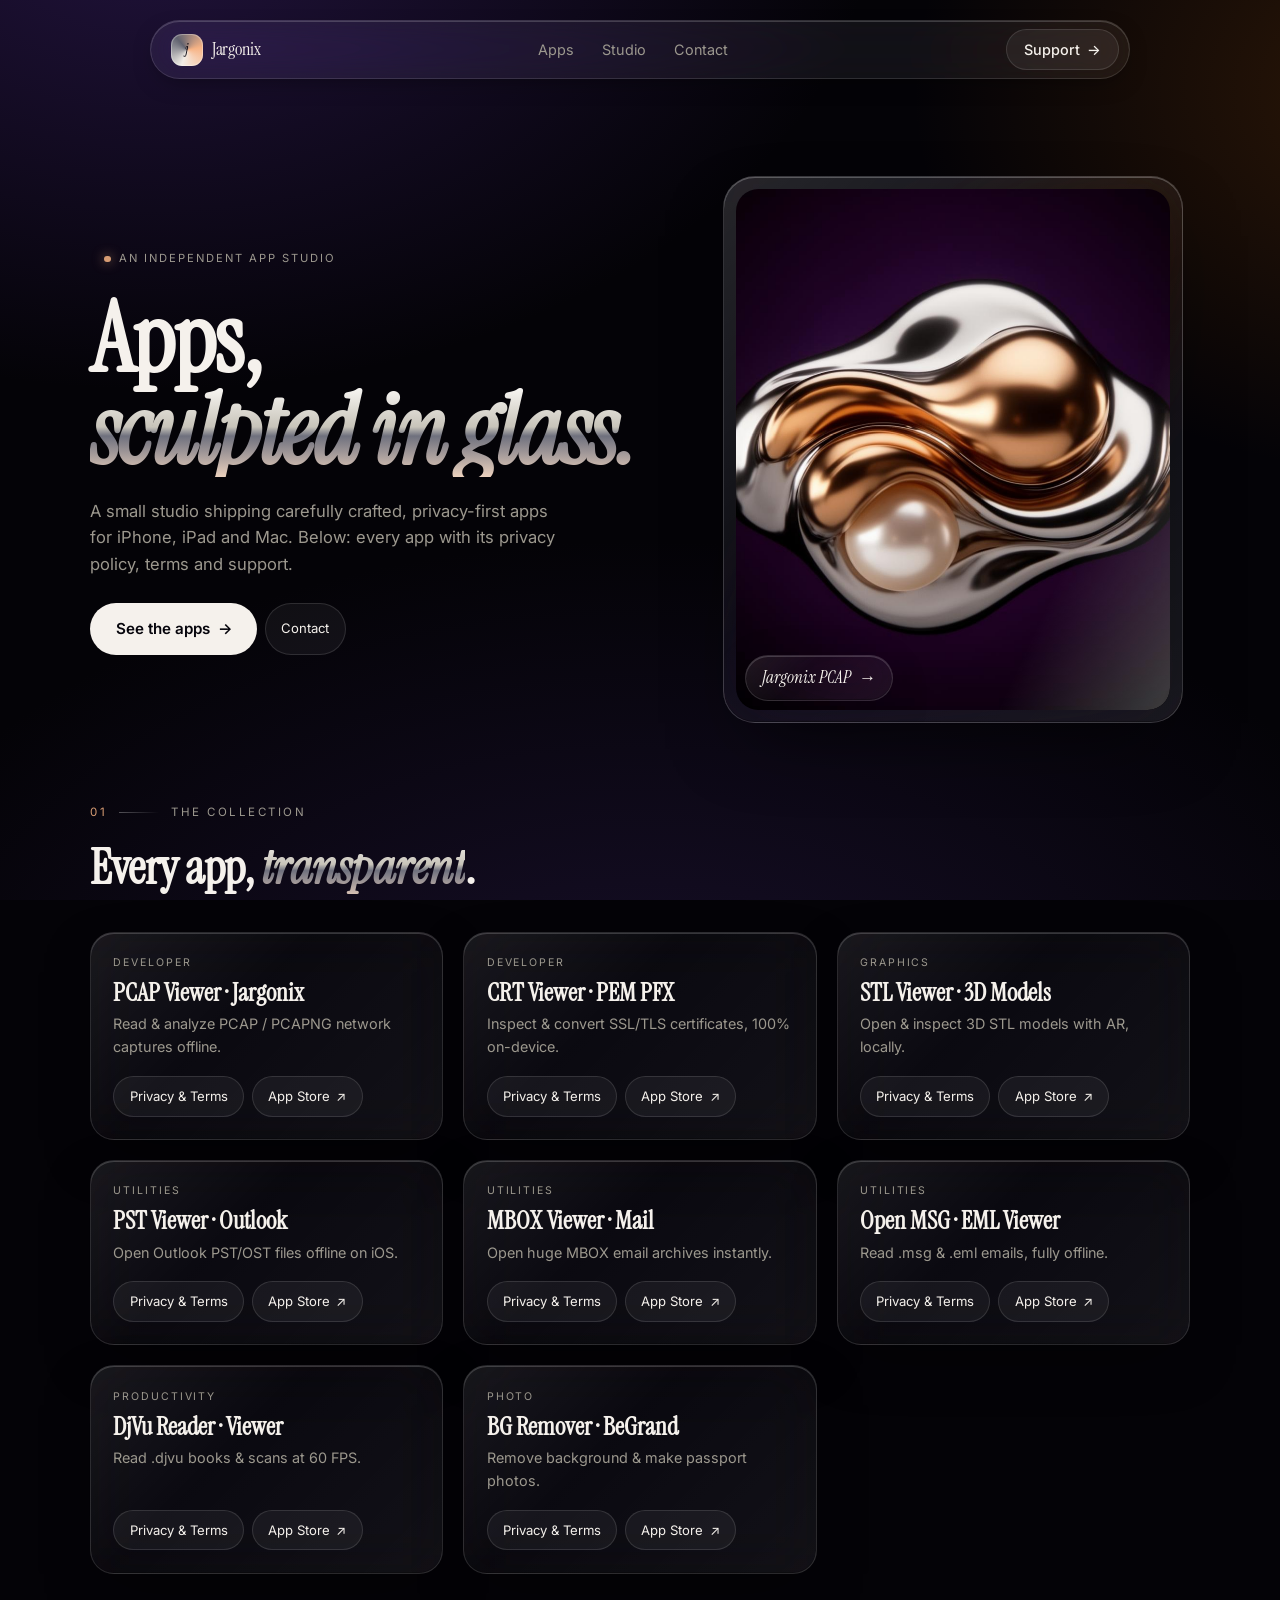
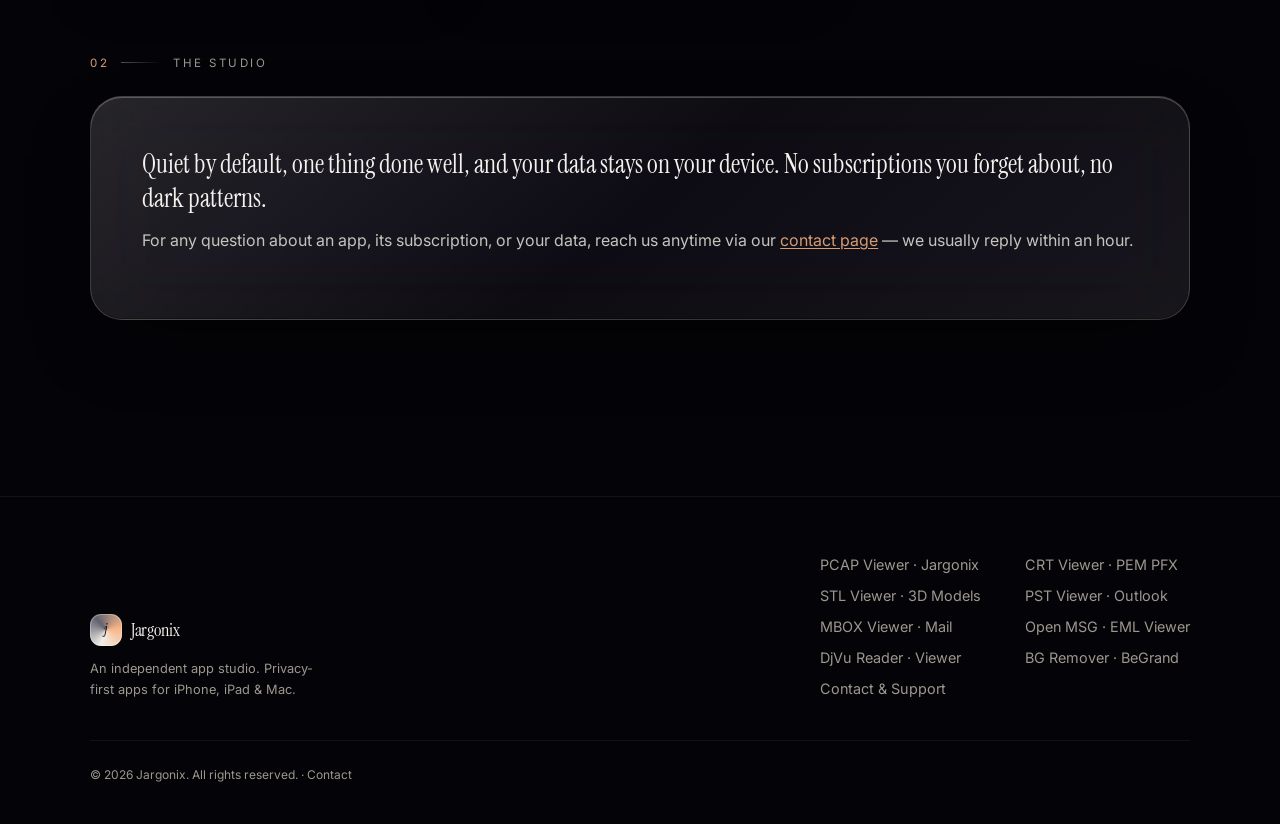
==== commit 9adf1513: "Remove watermarked screenshots, animate hero chrome, iPhone/iPad/Mac wording, drop Chrome extension" ====
--- a/index.html
+++ b/index.html
@@ -4,7 +4,7 @@
 <meta charset="utf-8">
 <meta name="viewport" content="width=device-width, initial-scale=1">
 <title>Jargonix — Apps, sculpted in glass</title>
-<meta name="description" content="Privacy policy, terms and support for Jargonix apps on iPhone, iPad and Chrome.">
+<meta name="description" content="Privacy policy, terms and support for Jargonix apps on iPhone, iPad and Mac.">
 
 <link rel="preconnect" href="https://fonts.googleapis.com">
 <link rel="preconnect" href="https://fonts.gstatic.com" crossorigin>
@@ -27,15 +27,15 @@
 <div class="hero-left">
 <div class="eyebrow"><span class="dot"></span> An independent app studio</div>
 <h1><span class="l1">Apps,</span><span class="l2 text-chrome">sculpted in glass.</span></h1>
-<p>A small studio shipping carefully crafted, privacy-first apps for iPhone, iPad and the web. Below: every app with its privacy policy, terms and support.</p>
+<p>A small studio shipping carefully crafted, privacy-first apps for iPhone, iPad and Mac. Below: every app with its privacy policy, terms and support.</p>
 <div class="app-actions" style="margin-top:1.6rem">
 <a class="btn-solid" href="#apps">See the apps <span aria-hidden>→</span></a>
 <a class="btn-line" href="/contact/">Contact</a>
 </div>
 </div>
 <div class="hero-right">
-<div class="hero-frame glass-strong">
-<img src="/assets/img/hero-chrome.jpg" alt="Liquid chrome sculpture" width="1280" height="1536" loading="eager">
+<div class="hero-frame glass-strong animate-float">
+<div class="hero-img-wrap"><img src="/assets/img/hero-chrome.jpg" alt="Liquid chrome sculpture" width="1280" height="1536" loading="eager"><span class="hero-sheen" aria-hidden="true"></span></div>
 <a class="hero-frame-tag glass" href="/pcap-file-viewer-reader/">Jargonix PCAP <span aria-hidden>→</span></a>
 </div>
 </div>
@@ -117,15 +117,6 @@
 <a class="btn-line" href="https://apps.apple.com/us/app/bg-remover-picture-begrand/id6758409782" target="_blank" rel="noopener">App Store <span aria-hidden>↗</span></a>
 </div>
 </article>
-<article class="app-card glass">
-<div class="app-cat">Chrome Ext.</div>
-<h3><a href="/volume-booster-1000-max/">Volume Booster 1000 MAX</a></h3>
-<p class="tag">1000% volume boost — Chrome extension.</p>
-<div class="app-actions">
-<a class="btn-line" href="/volume-booster-1000-max/">Privacy &amp; Terms</a>
-<a class="btn-line" href="https://chromewebstore.google.com/detail/volume-booster-1000-max-s/lipkgkfmhklhaookoolchkjncheobjif" target="_blank" rel="noopener">Get <span aria-hidden>↗</span></a>
-</div>
-</article>
 </div>
 </section>
 <section id="studio" class="wrap apps" style="padding-top:0">
@@ -139,7 +130,7 @@
 <div class="footer-top">
 <div>
 <a class="brand" href="/"><span class="brand-mark"><span>j</span></span><span class="brand-name">Jargonix</span></a>
-<p>An independent app studio. Privacy-first apps for iPhone, iPad & the web.</p>
+<p>An independent app studio. Privacy-first apps for iPhone, iPad & Mac.</p>
 </div>
 <nav class="footer-links">
 <a href="/pcap-file-viewer-reader/">PCAP Viewer · Jargonix</a>
@@ -150,7 +141,6 @@
 <a href="/open-msg-eml-viewer-reader/">Open MSG · EML Viewer</a>
 <a href="/djvu-reader-viewer/">DjVu Reader · Viewer</a>
 <a href="/photoprep-passport-white-bg/">BG Remover · BeGrand</a>
-<a href="/volume-booster-1000-max/">Volume Booster 1000 MAX</a>
 <a href="/contact/">Contact &amp; Support</a>
 </nav>
 </div>
--- a/assets/style.css
+++ b/assets/style.css
@@ -201,7 +201,12 @@
 
 .hero-right { position: relative; }
 .hero-frame { border-radius: 2rem; padding: 0.75rem; position: relative; max-width: 460px; margin: 0 auto; }
-.hero-frame > img { display: block; width: 100%; height: auto; aspect-ratio: 5/6; object-fit: cover; border-radius: 1.4rem; }
+.hero-img-wrap { position: relative; overflow: hidden; border-radius: 1.4rem; aspect-ratio: 5/6; }
+.hero-img-wrap img { display: block; width: 100%; height: 100%; object-fit: cover; transform-origin: 50% 50%; animation: chrome-drift 26s ease-in-out infinite alternate; will-change: transform; }
+.hero-sheen { position: absolute; inset: 0; pointer-events: none; mix-blend-mode: screen; background: linear-gradient(115deg, transparent 38%, oklch(1 0 0 / 0.22) 50%, transparent 62%); background-size: 250% 100%; animation: chrome-sheen 7.5s linear infinite; }
+@keyframes chrome-drift { 0% { transform: scale(1.05) rotate(0deg); } 100% { transform: scale(1.13) rotate(1.6deg); } }
+@keyframes chrome-sheen { 0% { background-position: 220% 0; } 100% { background-position: -120% 0; } }
+@media (prefers-reduced-motion: reduce) { .animate-float, .hero-img-wrap img, .hero-sheen { animation: none !important; } }
 .hero-frame-label { position: absolute; left: 1.3rem; right: 1.3rem; bottom: 1.3rem; display: flex; align-items: center; justify-content: space-between; border-radius: 1rem; padding: 0.65rem 0.95rem; }
 .hero-frame-label .mini { font-size: 0.6rem; text-transform: uppercase; letter-spacing: 0.2em; color: var(--muted-foreground); }
 .hero-frame-label .ser { font-family: var(--font-serif); font-style: italic; color: var(--pearl); font-size: 1.05rem; }
@@ -220,7 +225,7 @@
 .contact-form-card { max-width: none; margin: 0; }
 .contact-alt { color: var(--muted-foreground); font-size: 0.9rem; margin: 1.4rem 0 0; }
 .contact-alt a { color: var(--bronze); text-decoration: underline; text-underline-offset: 2px; }
-.contact-visual .hero-frame > img { aspect-ratio: 4/5; }
+.contact-visual .hero-img-wrap { aspect-ratio: 4/5; }
 
 /* ---------- Hero frame tag (clickable label) ---------- */
 .hero-frame-tag { position: absolute; left: 1.3rem; bottom: 1.3rem; display: inline-flex; align-items: center; gap: 0.45rem; border-radius: 999px; padding: 0.5rem 1rem; color: var(--pearl); font-family: var(--font-serif); font-style: italic; font-size: 1.08rem; transition: color 0.2s; }
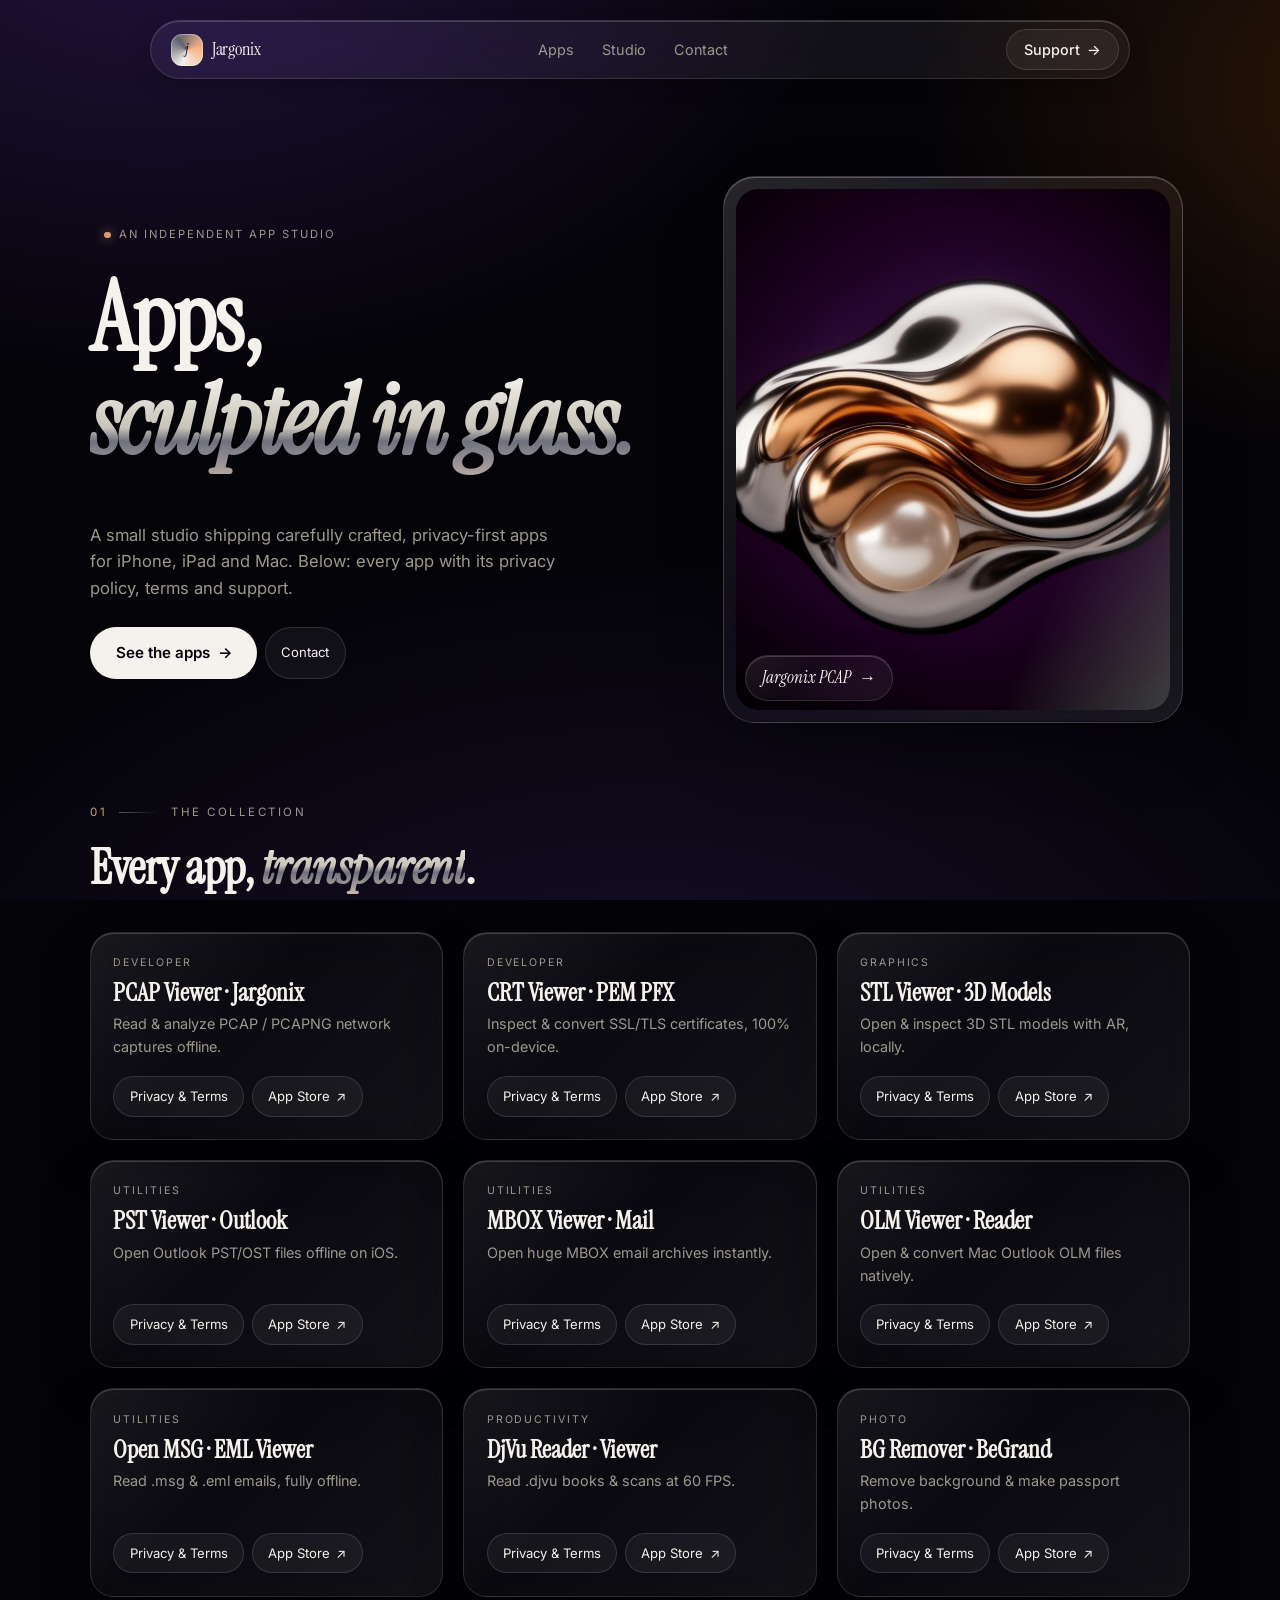
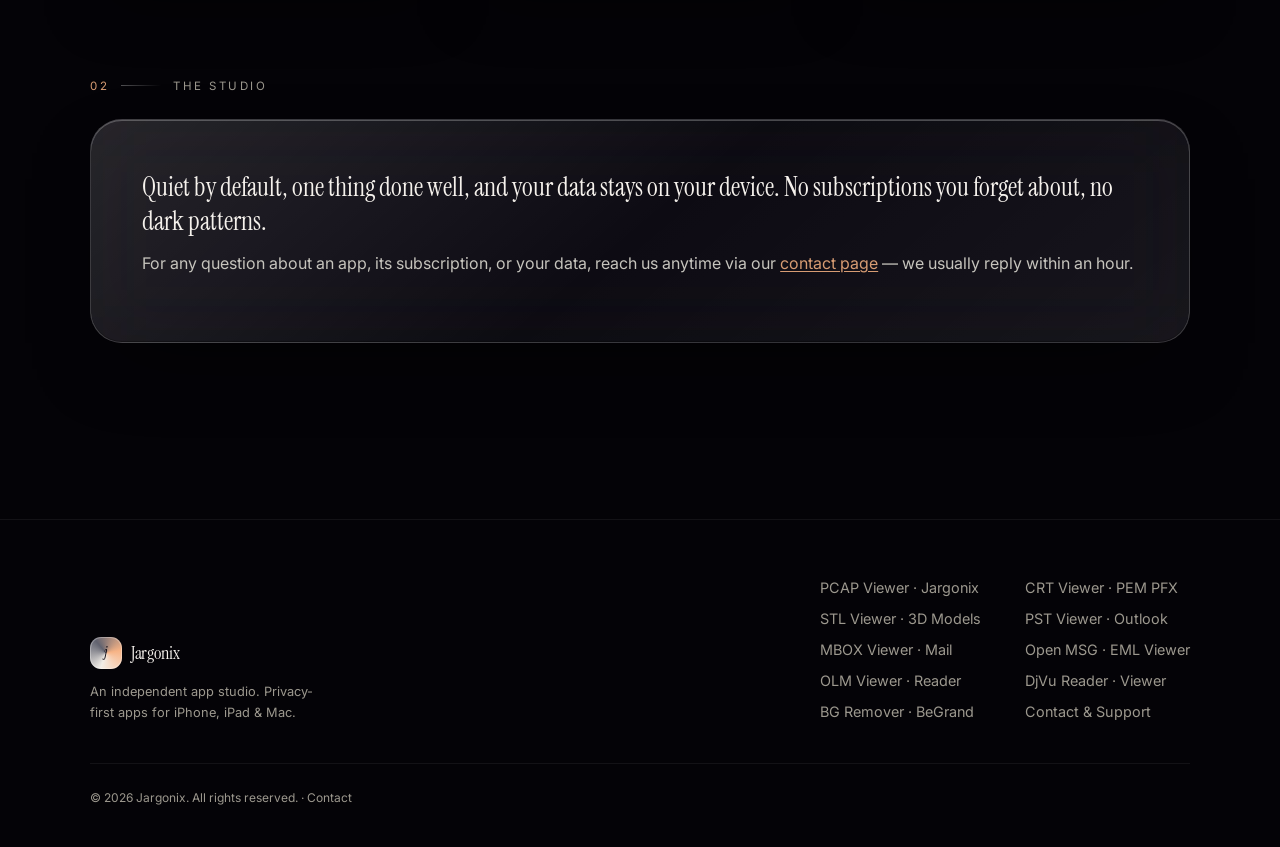
==== commit 572ff6cc: "Update index.html" ====
--- a/index.html
+++ b/index.html
@@ -92,6 +92,15 @@
 </article>
 <article class="app-card glass">
 <div class="app-cat">Utilities</div>
+<h3><a href="/olm-viewer-converter/">OLM Viewer · Reader</a></h3>
+<p class="tag">Open &amp; convert Mac Outlook OLM files natively.</p>
+<div class="app-actions">
+<a class="btn-line" href="/olm-viewer-converter/">Privacy &amp; Terms</a>
+<a class="btn-line" href="https://apps.apple.com/us/app/olm-viewer-reader-converter/id6799690415" target="_blank" rel="noopener">App Store <span aria-hidden>↗</span></a>
+</div>
+</article>
+<article class="app-card glass">
+<div class="app-cat">Utilities</div>
 <h3><a href="/open-msg-eml-viewer-reader/">Open MSG · EML Viewer</a></h3>
 <p class="tag">Read .msg & .eml emails, fully offline.</p>
 <div class="app-actions">
@@ -139,6 +148,7 @@
 <a href="/pst-viewer-reader/">PST Viewer · Outlook</a>
 <a href="/mbox-viewer-reader/">MBOX Viewer · Mail</a>
 <a href="/open-msg-eml-viewer-reader/">Open MSG · EML Viewer</a>
+<a href="/olm-viewer-converter/">OLM Viewer · Reader</a>
 <a href="/djvu-reader-viewer/">DjVu Reader · Viewer</a>
 <a href="/photoprep-passport-white-bg/">BG Remover · BeGrand</a>
 <a href="/contact/">Contact &amp; Support</a>
@@ -146,4 +156,4 @@
 </div>
 <div class="footer-copy">© 2026 Jargonix. All rights reserved. · <a href="/contact/">Contact</a></div>
 </div></footer>
-</body></html>+</body></html>
--- a/assets/style.css
+++ b/assets/style.css
@@ -67,6 +67,7 @@
 .text-chrome {
   background: linear-gradient(180deg, oklch(0.98 0.005 80) 0%, oklch(0.82 0.015 90) 45%, oklch(0.55 0.02 280) 55%, oklch(0.88 0.04 60) 100%);
   -webkit-background-clip: text; background-clip: text; color: transparent;
+  padding-bottom: 0.08em; /* gradyan kutusu alt kuyrukları (g, p) kapsasın */
 }
 .text-bronze {
   background: linear-gradient(180deg, oklch(0.85 0.1 60), oklch(0.62 0.11 45));
@@ -194,9 +195,9 @@
 /* ---------- Hero with side visual ---------- */
 .hero-grid { display: grid; grid-template-columns: 1fr; gap: 2.5rem; align-items: center; }
 @media (min-width: 980px) { .hero-grid { grid-template-columns: 1.1fr 0.9fr; gap: 3rem; } }
-.hero-left h1 { font-family: var(--font-serif); font-size: clamp(3rem, 8vw, 6rem); line-height: 0.95; letter-spacing: -0.02em; margin: 1.3rem 0 0; }
+.hero-left h1 { font-family: var(--font-serif); font-size: clamp(3rem, 8vw, 6rem); line-height: 1.02; letter-spacing: -0.02em; margin: 1.3rem 0 0; }
 .hero-left h1 .l1 { display: block; color: var(--pearl); }
-.hero-left h1 .l2 { display: block; font-style: italic; }
+.hero-left h1 .l2 { display: block; font-style: italic; padding-bottom: 0.26em; line-height: 1.12; }
 .hero-left p { max-width: 48ch; color: var(--muted-foreground); margin: 1.3rem 0 0; font-size: 1.04rem; }
 
 .hero-right { position: relative; }
